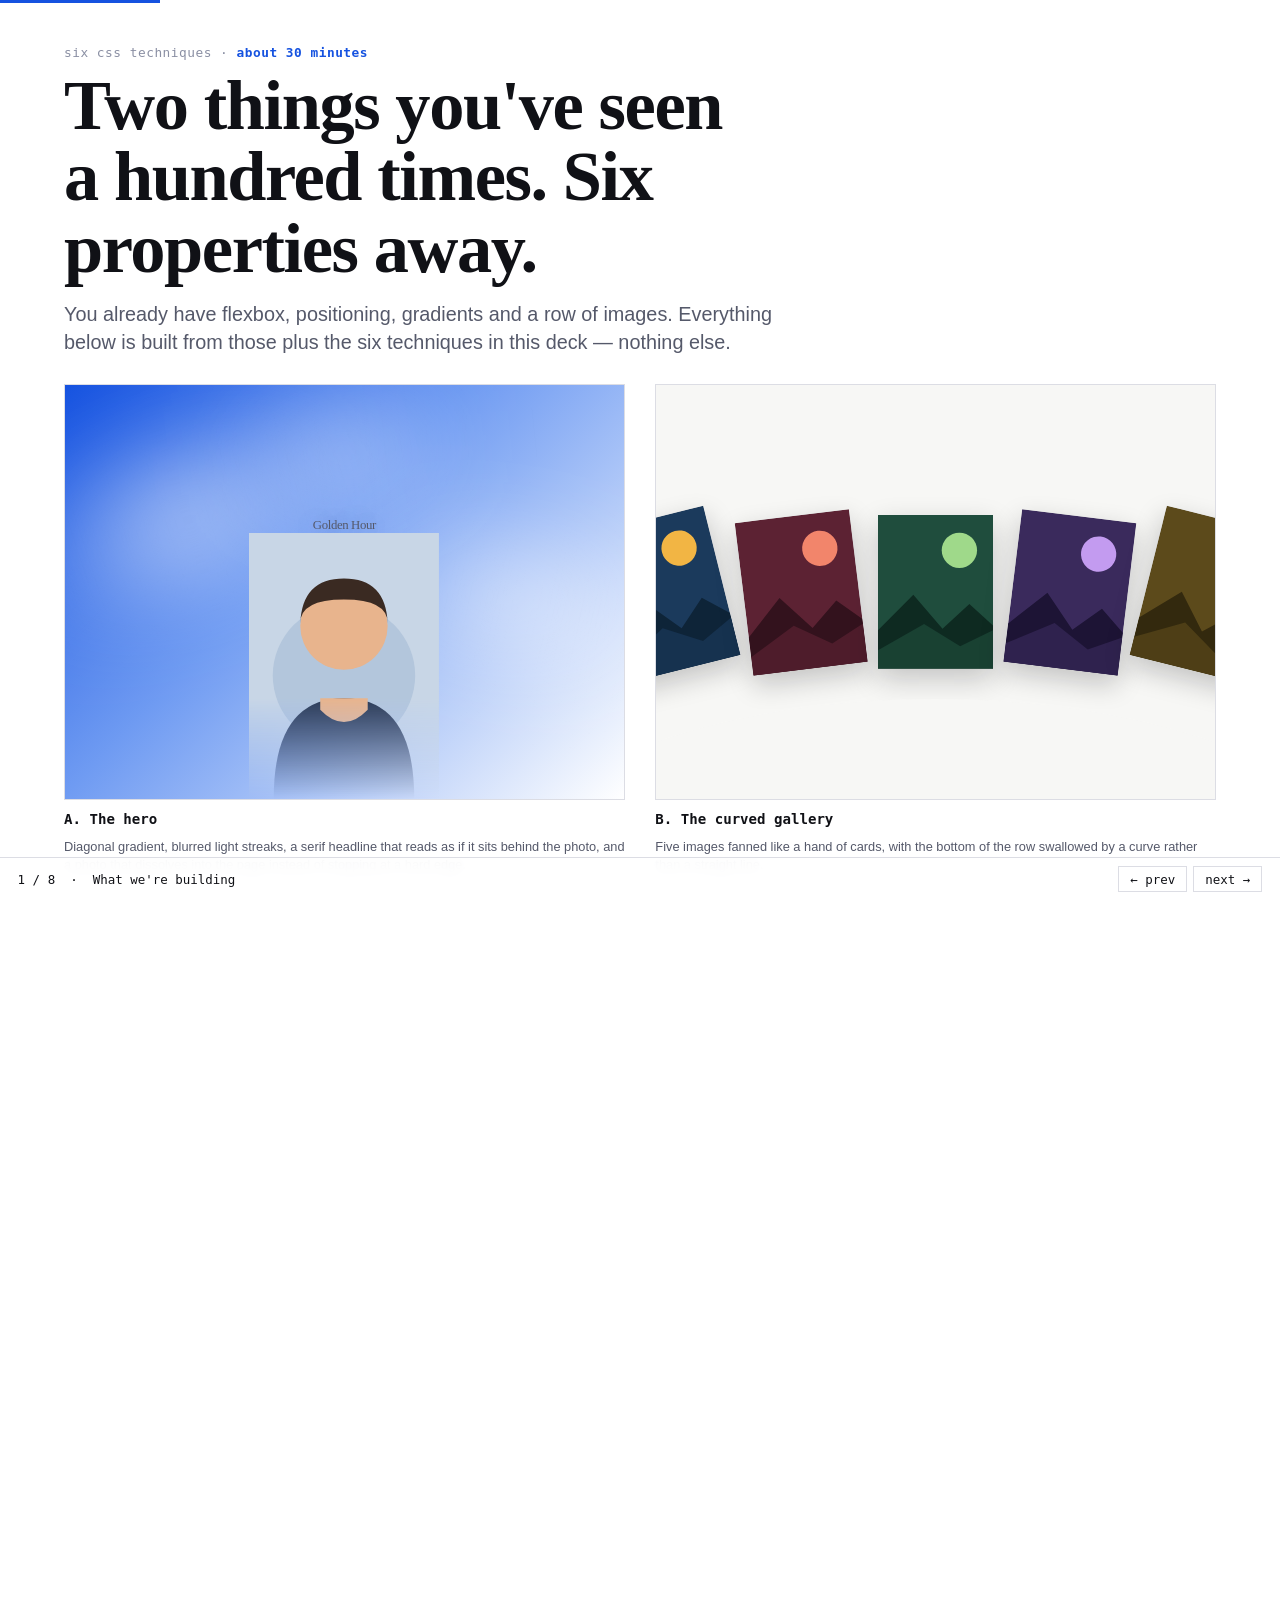
==== css-techniques.html @ 2818cfa5 "Add the six-CSS-techniques deck An eight-slide, ~30-minute live-demo deck: two reference composition" ====
<!doctype html>
<html lang="en">
<head>
<meta charset="UTF-8">
<meta name="viewport" content="width=device-width, initial-scale=1.0">
<title>Six CSS Techniques — build a hero and a curved gallery</title>
<style>
/* ==========================================================================
   Six CSS techniques · a 30-minute live-demo deck
   Every demo is driven by CSS custom properties, so the controls only ever
   set one variable. No framework, no build step, no network.
   ========================================================================== */

:root {
  --page: #ffffff;
  --ink: #101116;
  --ink-2: #55596a;
  --ink-3: #8a8fa3;
  --line: #dcdde4;
  --accent: #1552e0;
  --accent-2: #e0561f;
  --code-bg: #12141c;
  --code-ink: #e6e9f2;

  --sans: "Segoe UI", -apple-system, Roboto, Helvetica, Arial, sans-serif;
  --serif: "Georgia", "Iowan Old Style", "Times New Roman", serif;
  --mono: ui-monospace, "Cascadia Mono", Consolas, "DejaVu Sans Mono", monospace;
}

* { box-sizing: border-box; }

html { scroll-behavior: smooth; }

body {
  margin: 0;
  font-family: var(--sans);
  color: var(--ink);
  background: var(--page);
  -webkit-font-smoothing: antialiased;
}

@media (prefers-reduced-motion: reduce) {
  html { scroll-behavior: auto; }
  * { transition-duration: .001ms !important; }
}

/* ---------- deck ---------- */

.deck {
  height: 100dvh;
  overflow-y: auto;
  scroll-snap-type: y mandatory;
}

.slide {
  min-height: 100dvh;
  scroll-snap-align: start;
  scroll-snap-stop: always;
  display: flex;
  flex-direction: column;
  justify-content: center;
  padding: 5vh 5vw 9vh;
  border-bottom: 1px solid var(--line);
}

.wrap { width: 100%; max-width: 1500px; margin: 0 auto; }

.eyebrow {
  font-family: var(--mono);
  font-size: clamp(.72rem, 1vw, .95rem);
  letter-spacing: .04em;
  color: var(--ink-3);
  margin: 0 0 .6rem;
}
.eyebrow b { color: var(--accent); font-weight: 600; }

h1 {
  font-family: var(--serif);
  font-size: clamp(2.2rem, 5.5vw, 4.6rem);
  line-height: 1.02;
  letter-spacing: -.02em;
  margin: 0 0 1rem;
  max-width: 20ch;
}

h2 {
  font-family: var(--mono);
  font-size: clamp(1.5rem, 3.2vw, 2.9rem);
  line-height: 1.05;
  letter-spacing: -.02em;
  margin: 0 0 .7rem;
  font-weight: 600;
}

.why {
  font-size: clamp(1rem, 1.55vw, 1.45rem);
  line-height: 1.4;
  color: var(--ink-2);
  margin: 0;
  max-width: 68ch;
}

.head { margin-bottom: clamp(1.2rem, 3vh, 2.4rem); }

.split {
  display: grid;
  grid-template-columns: 1.2fr .8fr;
  gap: clamp(1.5rem, 3vw, 3.4rem);
  align-items: center;
}

.side { display: flex; flex-direction: column; gap: 1.2rem; min-width: 0; }

/* ---------- demo stage ---------- */

.stage {
  position: relative;
  border: 1px solid var(--line);
  background: #f7f7f5;
  overflow: hidden;
  min-height: 300px;
  display: flex;
  align-items: center;
  justify-content: center;
}

.stage-tall { min-height: clamp(320px, 52vh, 560px); }

/* ---------- code ---------- */

pre.code {
  margin: 0;
  background: var(--code-bg);
  color: var(--code-ink);
  font-family: var(--mono);
  font-size: clamp(.8rem, 1.05vw, 1.05rem);
  line-height: 1.55;
  padding: 1.1rem 1.3rem;
  overflow-x: auto;
  white-space: pre;
  tab-size: 2;
}
.code .sel { color: #7ee0b8; }
.code .prop { color: #9db4ff; }
.code .val { color: #ffcf7a; }
.code .com { color: #6f7590; font-style: italic; }

/* ---------- controls ---------- */

.controls { display: flex; flex-direction: column; gap: .95rem; }

.ctrl { display: flex; flex-direction: column; gap: .3rem; }

.ctrl-top {
  display: flex; justify-content: space-between; align-items: baseline; gap: 1rem;
  font-family: var(--mono);
  font-size: clamp(.78rem, 1vw, .95rem);
}
.ctrl-top span { color: var(--ink-2); }
.ctrl-top output { color: var(--accent); font-weight: 600; }

input[type="range"] { width: 100%; accent-color: var(--accent); margin: 0; }

.seg { display: flex; flex-wrap: wrap; gap: .4rem; }
.seg label {
  font-family: var(--mono);
  font-size: clamp(.72rem, .95vw, .9rem);
  border: 1px solid var(--line);
  padding: .38rem .7rem;
  cursor: pointer;
  color: var(--ink-2);
  white-space: nowrap;
}
.seg input { position: absolute; opacity: 0; pointer-events: none; }
.seg input:checked + span { color: var(--page); }
.seg label:has(input:checked) { background: var(--ink); border-color: var(--ink); color: var(--page); }
.seg label:has(input:focus-visible) { outline: 2px solid var(--accent); outline-offset: 2px; }

.switch { display: flex; align-items: center; gap: .6rem; font-family: var(--mono); font-size: clamp(.8rem, 1vw, .95rem); cursor: pointer; }
.switch input { width: 1.15rem; height: 1.15rem; accent-color: var(--accent); }

.aside-note {
  font-size: clamp(.82rem, 1.02vw, 1rem);
  line-height: 1.45;
  color: var(--ink-2);
  border-left: 3px solid var(--accent-2);
  padding-left: .85rem;
  margin: 0;
}

/* ---------- gallery pieces (slides 1, 2, 3, close) ---------- */

.gallery {
  --spread: 8deg;
  --origin: bottom center;
  --of: hidden;
  --curve-bottom: -300px;
  --curve-width: 900px;
  position: relative;
  width: 100%;
  height: 100%;
  min-height: inherit;
  overflow: var(--of);
  display: flex;
  align-items: center;
  justify-content: center;
}

.fan { display: flex; justify-content: center; align-items: flex-end; gap: 10px; }

.card {
  width: clamp(74px, 9vw, 132px);
  aspect-ratio: 3 / 4;
  flex: none;
  transform: rotate(calc(var(--i) * var(--spread)));
  transform-origin: var(--origin);
  box-shadow: 0 10px 26px rgba(16, 17, 22, .22);
  overflow: hidden;
  background: #ccc;
}
.card svg { width: 100%; height: 100%; display: block; }

.curve-mask {
  position: absolute;
  bottom: var(--curve-bottom);
  left: 50%;
  transform: translateX(-50%);
  width: var(--curve-width);
  height: 400px;
  border-radius: 50%;
  background: #f7f7f5;
  z-index: 5;
  pointer-events: none;
}

/* ---------- glow (slide 4) ---------- */

.glow-stage { background: #0d1b3a; }

/* No local --blur here on purpose: declaring it would shadow the value the
   .hero sets, and the closing slide drives all three glows from the parent. */
.glow {
  width: min(70%, 520px);
  height: 150px;
  background: linear-gradient(90deg, transparent, rgba(255,255,255,.55), transparent);
  filter: blur(var(--blur, 40px));
  transform: rotate(-15deg);
}

/* ---------- mask (slide 5) ---------- */

.mask-stage { background: repeating-conic-gradient(#ececed 0% 25%, #f8f8f7 0% 50%) 0 0 / 26px 26px; }

.photo {
  --stop1: 60%;
  --stop2: 100%;
  --dir: to bottom;
  width: clamp(160px, 22vw, 260px);
  aspect-ratio: 5 / 7;
  -webkit-mask-image: linear-gradient(var(--dir), black var(--stop1), transparent var(--stop2));
          mask-image: linear-gradient(var(--dir), black var(--stop1), transparent var(--stop2));
}
.photo svg { width: 100%; height: 100%; display: block; }

/* ---------- clamp (slide 6) ---------- */

.clamp-outer { width: 100%; display: flex; justify-content: center; }
.clamp-stage {
  /* --vw stands in for the viewport width. The box shows as much of it as
     the slide can physically fit; the font-size is computed from the full
     simulated width, so it behaves exactly like 8vw would at that size. */
  --vw: 900px;
  width: min(var(--vw), 100%);
  border: 1px dashed var(--accent);
  background: var(--page);
  padding: 1.6rem;
  overflow: hidden;
}
.clamp-stage h3 {
  font-family: var(--serif);
  font-size: clamp(2rem, calc(var(--vw) * 0.08), 7rem);
  line-height: 1.03;
  margin: 0;
  letter-spacing: -.02em;
}
.readout {
  font-family: var(--mono);
  font-size: clamp(.78rem, 1vw, .95rem);
  color: var(--ink-2);
  margin: .9rem 0 0;
}
.readout b { color: var(--accent); }
.readout .pin { color: var(--accent-2); }

/* ---------- composed reference pieces ---------- */

.hero {
  position: relative;
  width: 100%;
  height: 100%;
  min-height: inherit;
  overflow: hidden;
  background: linear-gradient(135deg, #1552e0 0%, #6f9bf2 42%, #ffffff 100%);
  display: flex;
  align-items: flex-end;
  justify-content: center;
}
.hero { --blur: 46px; }
.hero .glow { position: absolute; }
.hero .g1 { top: 18%; left: -8%; width: 60%; height: 120px; transform: rotate(-18deg); }
.hero .g2 { top: 42%; right: -10%; width: 55%; height: 90px; transform: rotate(12deg); }
.hero .g3 { top: 8%; left: 30%; width: 40%; height: 70px; transform: rotate(-6deg); }

.hero-title {
  position: absolute;
  left: 50%;
  top: 34%;
  transform: translate(-50%, -50%);
  font-family: var(--serif);
  font-size: clamp(1.6rem, 7cqw, 5rem);
  line-height: .98;
  letter-spacing: -.03em;
  color: #fff;
  text-align: center;
  white-space: nowrap;
  z-index: 1;
  text-shadow: 0 2px 30px rgba(10, 30, 80, .35);
}

.hero-photo {
  position: relative;
  z-index: 2;
  width: clamp(120px, 34%, 300px);
  -webkit-mask-image: linear-gradient(to bottom, black var(--stop1, 62%), transparent 100%);
          mask-image: linear-gradient(to bottom, black var(--stop1, 62%), transparent 100%);
}
.hero-photo svg { width: 100%; height: auto; display: block; }

.bookends { display: grid; grid-template-columns: 1fr 1fr; gap: clamp(1rem, 2.4vw, 2.4rem); }
.bookend { display: flex; flex-direction: column; gap: .7rem; min-width: 0; }
.bookend .stage { min-height: clamp(280px, 46vh, 520px); container-type: inline-size; }
.bookend h3 { font-family: var(--mono); font-size: clamp(.85rem, 1.1vw, 1.05rem); font-weight: 600; margin: 0; }
.bookend p { margin: 0; font-size: clamp(.8rem, 1vw, .98rem); color: var(--ink-2); line-height: 1.4; }

/* ---------- overflow demo ---------- */

.of-pair { display: grid; grid-template-columns: 1fr 1fr; gap: 1.4rem; width: 100%; padding: 1.2rem; }
.of-box { border: 2px solid var(--accent); background: #fff; height: 190px; display: flex; align-items: center; justify-content: center; position: relative; }
.of-box .escape {
  width: 120px; height: 260px;
  background: linear-gradient(160deg, var(--accent-2), #f0a35c);
  box-shadow: 0 12px 30px rgba(16,17,22,.25);
}
.of-hidden { overflow: hidden; }
.of-visible { overflow: visible; }
.of-label { position: absolute; top: -1.7rem; left: 0; font-family: var(--mono); font-size: .78rem; color: var(--ink-2); }

/* ---------- deck chrome ---------- */

.bar {
  position: fixed; left: 0; right: 0; bottom: 0; z-index: 50;
  display: flex; align-items: center; justify-content: space-between; gap: 1rem;
  padding: .5rem 1.1rem;
  background: rgba(255,255,255,.92);
  backdrop-filter: blur(8px);
  border-top: 1px solid var(--line);
  font-family: var(--mono);
  font-size: .78rem;
  color: var(--ink-2);
}
.bar nav { display: flex; gap: .35rem; }
.bar button {
  font: inherit; background: none; border: 1px solid var(--line);
  padding: .28rem .7rem; cursor: pointer; color: var(--ink);
}
.bar button:hover { background: var(--ink); color: var(--page); border-color: var(--ink); }
.bar .where { color: var(--ink); }

.progress { position: fixed; top: 0; left: 0; height: 3px; background: var(--accent); z-index: 51; width: 0; transition: width .15s linear; }

:focus-visible { outline: 2px solid var(--accent); outline-offset: 3px; }

@media (max-width: 900px) {
  .split, .bookends, .of-pair { grid-template-columns: 1fr; }
  .slide { padding: 4vh 5vw 8vh; }
  .stage { min-height: 240px; }
}
</style>
</head>
<body>

<div class="progress" id="progress"></div>

<div class="deck" id="deck">

<!-- ========== BOOKEND: what we're building toward ========== -->
<section class="slide" data-name="What we're building">
  <div class="wrap">
    <div class="head">
      <p class="eyebrow">six css techniques &middot; <b>about 30 minutes</b></p>
      <h1>Two things you've seen a hundred times. Six properties away.</h1>
      <p class="why">You already have flexbox, positioning, gradients and a row of images. Everything below is built
        from those plus the six techniques in this deck — nothing else.</p>
    </div>

    <div class="bookends">
      <div class="bookend">
        <div class="stage">
          <div class="hero">
            <div class="glow g1"></div><div class="glow g2"></div><div class="glow g3"></div>
            <p class="hero-title">Golden Hour</p>
            <div class="hero-photo" data-portrait></div>
          </div>
        </div>
        <h3>A. The hero</h3>
        <p>Diagonal gradient, blurred light streaks, a serif headline that reads as if it sits behind the photo, and a
          photo that dissolves into the page instead of stopping at a hard edge.</p>
      </div>

      <div class="bookend">
        <div class="stage">
          <div class="gallery" style="--spread:7deg; --origin:bottom center; --curve-bottom:-300px; --curve-width:900px;">
            <div class="fan" data-fan></div>
            <div class="curve-mask"></div>
          </div>
        </div>
        <h3>B. The curved gallery</h3>
        <p>Five images fanned like a hand of cards, with the bottom of the row swallowed by a curve rather than a
          straight line.</p>
      </div>
    </div>
  </div>
</section>

<!-- ========== 1 · rotate + transform-origin ========== -->
<section class="slide" data-name="rotate() + transform-origin">
  <div class="wrap">
    <div class="head">
      <p class="eyebrow">technique <b>01</b> &middot; the fan</p>
      <h2>transform: rotate() + transform-origin</h2>
      <p class="why">Rotating pivots around the element's centre by default. <strong>transform-origin</strong> moves that
        pivot — which is the difference between a tidy fan and a messy pile.</p>
    </div>

    <div class="split">
      <div class="stage stage-tall">
        <div class="gallery" id="g1" style="--spread:8deg; --origin:bottom center;">
          <div class="fan" data-fan></div>
        </div>
      </div>

      <div class="side">
        <pre class="code"><span class="sel">.card</span> {
  <span class="prop">transform</span>: <span class="val">rotate(-8deg)</span>;
  <span class="prop">transform-origin</span>: <span class="val">bottom center</span>;
}</pre>

        <div class="controls">
          <div class="ctrl">
            <div class="ctrl-top"><span>rotation spread</span><output id="o-spread">8deg</output></div>
            <input type="range" min="-12" max="12" step="1" value="8"
                   data-css="--spread" data-unit="deg" data-target="#g1" data-out="#o-spread">
          </div>

          <div class="ctrl">
            <div class="ctrl-top"><span>transform-origin</span><output id="o-origin">bottom center</output></div>
            <div class="seg">
              <label><input type="radio" name="origin" value="center"
                            data-css="--origin" data-target="#g1" data-out="#o-origin"><span>center</span></label>
              <label><input type="radio" name="origin" value="bottom center" checked
                            data-css="--origin" data-target="#g1" data-out="#o-origin"><span>bottom center</span></label>
              <label><input type="radio" name="origin" value="center 400px"
                            data-css="--origin" data-target="#g1" data-out="#o-origin"><span>center 400px</span></label>
            </div>
          </div>
        </div>

        <p class="aside-note">Each card gets the same rule — only its multiplier differs (&minus;2, &minus;1, 0, 1, 2),
          so the spread slider drives all five at once.<br>
          <code>center 400px</code> puts the pivot 400px <em>below</em> each card — an off-element point. That is what
          bends a flat row into an arc.</p>
      </div>
    </div>
  </div>
</section>

<!-- ========== 2 · oversized circle ========== -->
<section class="slide" data-name="Oversized circle cutoff">
  <div class="wrap">
    <div class="head">
      <p class="eyebrow">technique <b>02</b> &middot; the curve</p>
      <h2>An oversized circle, in the background colour</h2>
      <p class="why">To replace a straight edge with a curve, don't try to bend the element. Lay a much bigger circle on
        top, paint it the page colour, and let it cover the edge.</p>
    </div>

    <div class="split">
      <div class="stage stage-tall">
        <div class="gallery" id="g2" style="--spread:7deg; --origin:bottom center; --curve-bottom:-300px; --curve-width:900px;">
          <div class="fan" data-fan></div>
          <div class="curve-mask"></div>
        </div>
      </div>

      <div class="side">
        <pre class="code"><span class="sel">.curve-mask</span> {
  <span class="prop">position</span>: <span class="val">absolute</span>;
  <span class="prop">bottom</span>: <span class="val">-300px</span>;
  <span class="prop">left</span>: <span class="val">50%</span>;
  <span class="prop">transform</span>: <span class="val">translateX(-50%)</span>;
  <span class="prop">width</span>: <span class="val">900px</span>;
  <span class="prop">height</span>: <span class="val">400px</span>;
  <span class="prop">border-radius</span>: <span class="val">50%</span>;
  <span class="prop">background</span>: <span class="val">var(--page-bg)</span>;
}</pre>

        <div class="controls">
          <div class="ctrl">
            <div class="ctrl-top"><span>bottom (how far pushed down)</span><output id="o-cb">-300px</output></div>
            <input type="range" min="-380" max="-120" step="5" value="-300"
                   data-css="--curve-bottom" data-unit="px" data-target="#g2" data-out="#o-cb">
          </div>
          <div class="ctrl">
            <div class="ctrl-top"><span>width (how shallow the curve)</span><output id="o-cw">900px</output></div>
            <input type="range" min="420" max="1600" step="20" value="900"
                   data-css="--curve-width" data-unit="px" data-target="#g2" data-out="#o-cw">
          </div>
        </div>

        <p class="aside-note"><strong>This same trick works at the seam between any two page sections</strong>, not just
          under images. Wider circle = shallower curve.</p>
      </div>
    </div>
  </div>
</section>

<!-- ========== 3 · overflow ========== -->
<section class="slide" data-name="overflow: hidden vs visible">
  <div class="wrap">
    <div class="head">
      <p class="eyebrow">technique <b>03</b> &middot; containment</p>
      <h2>overflow: hidden vs visible</h2>
      <p class="why">Use <strong>hidden</strong> to keep something in its box — glows, fanned images poking out. Use
        <strong>visible</strong> when you want a child to escape on purpose, like a product breaking out of a card.</p>
    </div>

    <div class="split">
      <div class="stage stage-tall">
        <div class="gallery" id="g3" style="--spread:11deg; --origin:bottom center; --of:hidden;">
          <div class="fan" data-fan></div>
        </div>
      </div>

      <div class="side">
        <pre class="code"><span class="com">/* same markup, one property apart */</span>
<span class="sel">.wrapper-a</span> { <span class="prop">overflow</span>: <span class="val">hidden</span>;  <span class="com">/* clipped */</span> }
<span class="sel">.wrapper-b</span> { <span class="prop">overflow</span>: <span class="val">visible</span>; <span class="com">/* escapes */</span> }</pre>

        <div class="of-pair">
          <div class="of-box of-hidden"><span class="of-label">hidden</span><div class="escape"></div></div>
          <div class="of-box of-visible"><span class="of-label">visible</span><div class="escape"></div></div>
        </div>

        <div class="controls">
          <label class="switch">
            <input type="checkbox" checked data-css="--of" data-target="#g3"
                   data-on="hidden" data-off="visible" data-out="#o-of">
            <span>gallery overflow:</span> <output id="o-of">hidden</output>
          </label>
        </div>

        <p class="aside-note">Flip it and watch the fan spill past the section edge. That spill is exactly what
          <code>hidden</code> is for.</p>
      </div>
    </div>
  </div>
</section>

<!-- ========== 4 · filter: blur ========== -->
<section class="slide" data-name="filter: blur()">
  <div class="wrap">
    <div class="head">
      <p class="eyebrow">technique <b>04</b> &middot; the glow</p>
      <h2>filter: blur()</h2>
      <p class="why">Blur turns a plain gradient rectangle into a soft glow. That's how atmospheric light streaks behind
        hero text are made — with no image asset at all.</p>
    </div>

    <div class="split">
      <div class="stage stage-tall glow-stage">
        <div class="glow" id="g4" style="--blur:40px;"></div>
      </div>

      <div class="side">
        <pre class="code"><span class="sel">.glow</span> {
  <span class="prop">width</span>: <span class="val">500px</span>;
  <span class="prop">height</span>: <span class="val">150px</span>;
  <span class="prop">background</span>: <span class="val">linear-gradient(90deg,
      transparent, rgba(255,255,255,.5), transparent)</span>;
  <span class="prop">filter</span>: <span class="val">blur(40px)</span>;
  <span class="prop">transform</span>: <span class="val">rotate(-15deg)</span>;
}</pre>

        <div class="controls">
          <div class="ctrl">
            <div class="ctrl-top"><span>blur radius</span><output id="o-blur">40px</output></div>
            <input type="range" min="0" max="80" step="1" value="40"
                   data-css="--blur" data-unit="px" data-target="#g4" data-out="#o-blur">
          </div>
        </div>

        <p class="aside-note">Drag to 0 and it's just a gradient rectangle. Everything atmospheric about it is the one
          blur value.</p>
      </div>
    </div>
  </div>
</section>

<!-- ========== 5 · mask-image ========== -->
<section class="slide" data-name="mask-image with a gradient">
  <div class="wrap">
    <div class="head">
      <p class="eyebrow">technique <b>05</b> &middot; the fade</p>
      <h2>mask-image with a gradient</h2>
      <p class="why">A mask hides parts of an element using a gradient: black stays, transparent disappears. It's how a
        photo dissolves into the page, and how text can look like it sits behind one.</p>
    </div>

    <div class="split">
      <div class="stage stage-tall mask-stage">
        <div class="photo" id="g5" data-portrait style="--stop1:60%; --stop2:100%; --dir:to bottom;"></div>
      </div>

      <div class="side">
        <pre class="code"><span class="sel">.photo</span> {
  <span class="prop">-webkit-mask-image</span>: <span class="val">linear-gradient(to bottom,
             black 60%, transparent 100%)</span>;
  <span class="prop">mask-image</span>: <span class="val">linear-gradient(to bottom,
             black 60%, transparent 100%)</span>;
}</pre>

        <div class="controls">
          <div class="ctrl">
            <div class="ctrl-top"><span>black ends at</span><output id="o-s1">60%</output></div>
            <input type="range" min="0" max="100" step="1" value="60"
                   data-css="--stop1" data-unit="%" data-target="#g5" data-out="#o-s1">
          </div>
          <div class="ctrl">
            <div class="ctrl-top"><span>fully transparent at</span><output id="o-s2">100%</output></div>
            <input type="range" min="0" max="100" step="1" value="100"
                   data-css="--stop2" data-unit="%" data-target="#g5" data-out="#o-s2">
          </div>
          <div class="ctrl">
            <div class="ctrl-top"><span>direction</span><output id="o-dir">to bottom</output></div>
            <div class="seg">
              <label><input type="radio" name="dir" value="to bottom" checked
                            data-css="--dir" data-target="#g5" data-out="#o-dir"><span>bottom</span></label>
              <label><input type="radio" name="dir" value="to top"
                            data-css="--dir" data-target="#g5" data-out="#o-dir"><span>top</span></label>
              <label><input type="radio" name="dir" value="to left"
                            data-css="--dir" data-target="#g5" data-out="#o-dir"><span>left</span></label>
              <label><input type="radio" name="dir" value="to right"
                            data-css="--dir" data-target="#g5" data-out="#o-dir"><span>right</span></label>
            </div>
          </div>
        </div>

        <p class="aside-note">Bring the two stops close together for a hard edge; push them apart for a long, soft
          dissolve. The chequerboard behind is the page showing through.</p>
      </div>
    </div>
  </div>
</section>

<!-- ========== 6 · clamp ========== -->
<section class="slide" data-name="clamp() for fluid type">
  <div class="wrap">
    <div class="head">
      <p class="eyebrow">technique <b>06</b> &middot; the headline</p>
      <h2>clamp() for fluid type</h2>
      <p class="why">A fixed font-size breaks on very small and very large screens. <strong>clamp(min, preferred,
        max)</strong> lets text scale with the viewport but never past safe limits.</p>
    </div>

    <div class="split">
      <div class="stage stage-tall" style="background:#fff;">
        <div class="clamp-outer">
          <div class="clamp-stage" id="g6">
            <h3 id="clampText">Golden Hour</h3>
            <p class="readout">container <b id="o-cw2">900px</b> &nbsp;·&nbsp; computed font-size
              <b id="o-fs">72px</b> <span class="pin" id="o-pin"></span></p>
          </div>
        </div>
      </div>

      <div class="side">
        <pre class="code"><span class="sel">h1</span> { <span class="prop">font-size</span>: <span class="val">clamp(2rem, 8vw, 7rem)</span>; }

<span class="com">/* min 32px · preferred 8% of width · max 112px */</span></pre>

        <div class="controls">
          <div class="ctrl">
            <div class="ctrl-top"><span>simulated viewport width</span><output id="o-vw">900px</output></div>
            <input type="range" min="300" max="1500" step="10" value="900" id="clampWidth">
          </div>
        </div>

        <p class="aside-note">Watch the readout: below <strong>400px</strong> it pins to the 32px floor, above
          <strong>1400px</strong> it pins to the 112px ceiling, and in between it scales smoothly.<br>
          <em>Demo note:</em> the slider stands in for the viewport, so the text keeps growing even once the dashed box
          runs out of room on this screen — exactly what <code>8vw</code> does on a monitor wider than the box.</p>
      </div>
    </div>
  </div>
</section>

<!-- ========== CLOSING: it all clicks together ========== -->
<section class="slide" data-name="All six, composed">
  <div class="wrap">
    <div class="head">
      <p class="eyebrow">putting it together &middot; <b>no new ideas</b></p>
      <h2>01+02+03 &rarr; the gallery &nbsp;·&nbsp; 04+05+06 &rarr; the hero</h2>
      <p class="why">Same six properties, composed. Every control below is one you've already used.</p>
    </div>

    <div class="bookends">
      <div class="bookend">
        <div class="stage">
          <div class="gallery" id="c1" style="--spread:7deg; --origin:bottom center; --of:hidden; --curve-bottom:-300px; --curve-width:900px;">
            <div class="fan" data-fan></div>
            <div class="curve-mask"></div>
          </div>
        </div>
        <h3>Curved gallery &mdash; rotate + circle + overflow</h3>
        <div class="controls">
          <div class="ctrl">
            <div class="ctrl-top"><span>spread</span><output id="o-c-spread">7deg</output></div>
            <input type="range" min="0" max="14" step="1" value="7"
                   data-css="--spread" data-unit="deg" data-target="#c1" data-out="#o-c-spread">
          </div>
          <div class="ctrl">
            <div class="ctrl-top"><span>curve width</span><output id="o-c-cw">900px</output></div>
            <input type="range" min="420" max="1600" step="20" value="900"
                   data-css="--curve-width" data-unit="px" data-target="#c1" data-out="#o-c-cw">
          </div>
        </div>
      </div>

      <div class="bookend">
        <div class="stage">
          <div class="hero" id="c2" style="--blur:46px;">
            <div class="glow g1"></div><div class="glow g2"></div><div class="glow g3"></div>
            <p class="hero-title">Golden Hour</p>
            <div class="hero-photo" id="c2p" data-portrait style="--stop1:62%;"></div>
          </div>
        </div>
        <h3>Hero &mdash; blur + mask + clamp</h3>
        <div class="controls">
          <div class="ctrl">
            <div class="ctrl-top"><span>glow blur</span><output id="o-h-blur">46px</output></div>
            <input type="range" min="0" max="80" step="1" value="46"
                   data-css="--blur" data-unit="px" data-target="#c2" data-out="#o-h-blur">
          </div>
          <div class="ctrl">
            <div class="ctrl-top"><span>photo fade starts at</span><output id="o-h-s1">62%</output></div>
            <input type="range" min="10" max="100" step="1" value="62"
                   data-css="--stop1" data-unit="%" data-target="#c2p" data-out="#o-h-s1">
          </div>
        </div>
      </div>
    </div>
  </div>
</section>

</div>

<footer class="bar">
  <span class="where"><span id="slideNo">1</span> / <span id="slideTotal">8</span> &nbsp;·&nbsp; <span id="slideName"></span></span>
  <nav>
    <button type="button" data-go="-1">&larr; prev</button>
    <button type="button" data-go="1">next &rarr;</button>
  </nav>
</footer>

<script>
/* ==========================================================================
   Three small jobs: build the placeholder artwork, bind every control to one
   CSS custom property, and move between slides.
   ========================================================================== */

/* ---------- 1. placeholder artwork (no external files) ---------- */

var PALETTES = [
  ["#1b3a5c", "#0e2438", "#f2b544"],
  ["#5c2233", "#33121d", "#f2856b"],
  ["#1f4d3d", "#0e2a21", "#9fd98a"],
  ["#3a2a5c", "#1d1435", "#c39bf0"],
  ["#5c4a1b", "#33290e", "#ffd88a"]
];

function cardSvg(i) {
  var p = PALETTES[i % PALETTES.length];
  return '<svg viewBox="0 0 300 400" xmlns="http://www.w3.org/2000/svg" role="img" aria-label="Placeholder landscape">' +
    '<rect width="300" height="400" fill="' + p[0] + '"/>' +
    '<circle cx="212" cy="92" r="46" fill="' + p[2] + '"/>' +
    '<path d="M0 300 L92 208 L168 296 L238 232 L300 288 L300 400 L0 400Z" fill="' + p[1] + '"/>' +
    '<path d="M0 352 L120 284 L214 342 L300 300 L300 400 L0 400Z" fill="' + p[0] + '" opacity=".65"/>' +
    "</svg>";
}

var PORTRAIT =
  '<svg viewBox="0 0 400 560" xmlns="http://www.w3.org/2000/svg" role="img" aria-label="Placeholder portrait of a person">' +
  '<rect width="400" height="560" fill="#c8d6e6"/>' +
  '<circle cx="200" cy="300" r="150" fill="#b3c6dc"/>' +
  '<path d="M52 560 Q52 348 200 348 Q348 348 348 560Z" fill="#2b3a55"/>' +
  '<circle cx="200" cy="196" r="92" fill="#e8b48d"/>' +
  '<path d="M108 190 Q112 96 200 96 Q288 96 292 190 Q292 140 200 140 Q108 140 108 190Z" fill="#3a2a22"/>' +
  '<path d="M150 372 Q200 424 250 372 L250 348 L150 348Z" fill="#e8b48d"/>' +
  "</svg>";

document.querySelectorAll("[data-fan]").forEach(function (fan) {
  for (var i = 0; i < 5; i += 1) {
    var card = document.createElement("div");
    card.className = "card";
    /* -2 -1 0 1 2 — one shared rule, five multipliers */
    card.style.setProperty("--i", i - 2);
    card.innerHTML = cardSvg(i);
    fan.appendChild(card);
  }
});

document.querySelectorAll("[data-portrait]").forEach(function (el) {
  el.innerHTML = PORTRAIT;
});

/* ---------- 2. controls: every one sets a single custom property ---------- */

function readValue(control) {
  if (control.type === "checkbox") {
    return control.checked ? control.dataset.on : control.dataset.off;
  }
  return control.value + (control.dataset.unit || "");
}

function bind(control) {
  var target = document.querySelector(control.dataset.target);
  var out = control.dataset.out ? document.querySelector(control.dataset.out) : null;
  if (!target) return;

  function apply() {
    if (control.type === "radio" && !control.checked) return;
    var value = readValue(control);
    target.style.setProperty(control.dataset.css, value);
    if (out) out.textContent = value;
  }

  control.addEventListener("input", apply);
  control.addEventListener("change", apply);
  if (control.type !== "radio" || control.checked) apply();
}

document.querySelectorAll("[data-css]").forEach(bind);

/* ---------- 3. the clamp demo needs a computed readout ---------- */

var clampWidth = document.getElementById("clampWidth");
if (clampWidth) {
  var stage = document.getElementById("g6");
  var text = document.getElementById("clampText");
  var outW = document.getElementById("o-vw");
  var outW2 = document.getElementById("o-cw2");
  var outFs = document.getElementById("o-fs");
  var outPin = document.getElementById("o-pin");

  var showClamp = function () {
    var w = Number(clampWidth.value);
    stage.style.setProperty("--vw", w + "px");
    outW.textContent = w + "px";

    /* Report the width actually painted, not the width we asked for — on a
       narrow screen the box cannot physically reach 1500px, and saying it did
       would be a lie the students can see through. */
    var shown = Math.round(stage.getBoundingClientRect().width);
    outW2.textContent = shown < w ? shown + "px shown" : w + "px";

    /* Read what the browser resolved rather than recomputing clamp ourselves. */
    var px = parseFloat(getComputedStyle(text).fontSize);
    outFs.textContent = Math.round(px) + "px";
    if (px <= 32.5) outPin.textContent = "— pinned to the 2rem floor";
    else if (px >= 111.5) outPin.textContent = "— pinned to the 7rem ceiling";
    else outPin.textContent = "— scaling with the viewport";
  };

  clampWidth.addEventListener("input", showClamp);
  window.addEventListener("resize", showClamp);
  showClamp();
}

/* ---------- 4. navigation ---------- */

var deck = document.getElementById("deck");
var slides = Array.prototype.slice.call(document.querySelectorAll(".slide"));
var slideNo = document.getElementById("slideNo");
var slideName = document.getElementById("slideName");
var progress = document.getElementById("progress");
var at = 0;

document.getElementById("slideTotal").textContent = slides.length;

function goTo(index) {
  at = Math.max(0, Math.min(slides.length - 1, index));
  slides[at].scrollIntoView({ behavior: "smooth", block: "start" });
  paintChrome();
}

function paintChrome() {
  slideNo.textContent = at + 1;
  slideName.textContent = slides[at].dataset.name || "";
  progress.style.width = ((at + 1) / slides.length) * 100 + "%";
}

/* Keep the counter honest when someone scrolls by hand or by trackpad. */
if ("IntersectionObserver" in window) {
  var watcher = new IntersectionObserver(function (entries) {
    entries.forEach(function (entry) {
      if (entry.isIntersecting) {
        at = slides.indexOf(entry.target);
        paintChrome();
      }
    });
  }, { root: deck, threshold: 0.55 });
  slides.forEach(function (s) { watcher.observe(s); });
}

document.querySelectorAll("[data-go]").forEach(function (button) {
  button.addEventListener("click", function () { goTo(at + Number(button.dataset.go)); });
});

var TYPING = ["INPUT", "TEXTAREA", "SELECT"];

document.addEventListener("keydown", function (event) {
  if (TYPING.indexOf(event.target.tagName) !== -1) return;
  if (event.key === "ArrowRight" || event.key === "ArrowDown" || event.key === "PageDown" || event.key === " ") {
    event.preventDefault(); goTo(at + 1);
  } else if (event.key === "ArrowLeft" || event.key === "ArrowUp" || event.key === "PageUp") {
    event.preventDefault(); goTo(at - 1);
  } else if (event.key === "Home") {
    event.preventDefault(); goTo(0);
  } else if (event.key === "End") {
    event.preventDefault(); goTo(slides.length - 1);
  }
});

paintChrome();
</script>
</body>
</html>
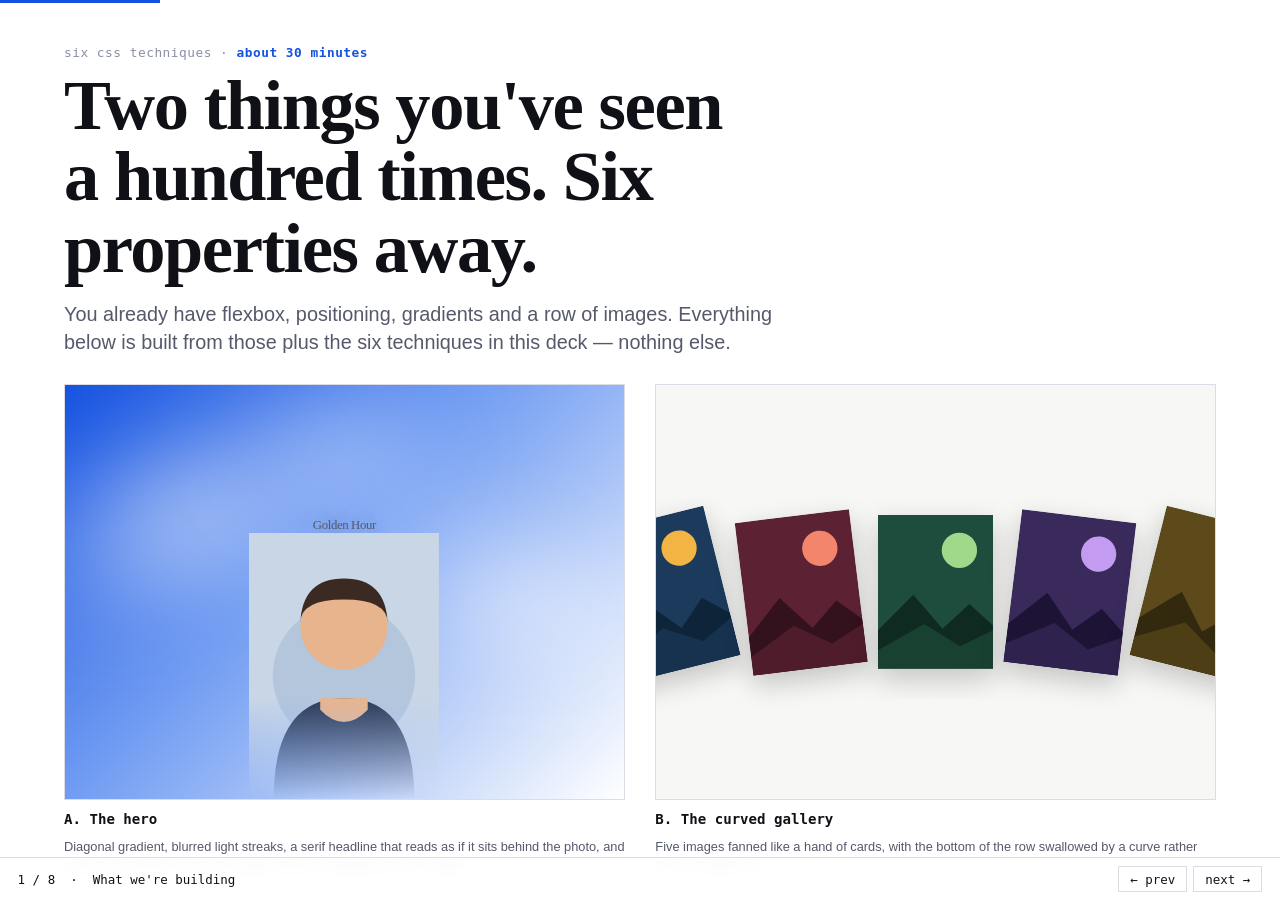
==== commit eb5c3996: "Fix the segmented controls scrolling the deck away Reported: clicking the transform-origin buttons j" ====
--- a/css-techniques.html
+++ b/css-techniques.html
@@ -163,6 +163,7 @@
 
 .seg { display: flex; flex-wrap: wrap; gap: .4rem; }
 .seg label {
+  position: relative;          /* keeps the radio inside its own label */
   font-family: var(--mono);
   font-size: clamp(.72rem, .95vw, .9rem);
   border: 1px solid var(--line);
@@ -171,7 +172,18 @@
   color: var(--ink-2);
   white-space: nowrap;
 }
-.seg input { position: absolute; opacity: 0; pointer-events: none; }
+/* The radio is invisible but sits exactly on top of its label. Absolutely
+   positioning it WITHOUT a positioned parent sends it to the top of the
+   document, and focusing it then scrolls the deck away to nothing. */
+.seg input {
+  position: absolute;
+  inset: 0;
+  width: 100%;
+  height: 100%;
+  margin: 0;
+  opacity: 0;
+  cursor: pointer;
+}
 .seg input:checked + span { color: var(--page); }
 .seg label:has(input:checked) { background: var(--ink); border-color: var(--ink); color: var(--page); }
 .seg label:has(input:focus-visible) { outline: 2px solid var(--accent); outline-offset: 2px; }
@@ -861,6 +873,21 @@
 
 document.querySelectorAll("[data-css]").forEach(bind);
 
+/* Belt and braces for the segmented controls. Their radios are visually
+   hidden, and a hidden radio that the browser decides to scroll into view is
+   how you end up staring at blank space mid-slide. These are always already
+   on screen, so there is never a good reason to scroll when one takes focus:
+   note where we were and put it back if anything moved. */
+document.querySelectorAll(".seg input").forEach(function (radio) {
+  radio.addEventListener("focus", function () {
+    var scroller = document.getElementById("deck");
+    var keep = scroller.scrollTop;
+    requestAnimationFrame(function () {
+      if (Math.abs(scroller.scrollTop - keep) > 2) scroller.scrollTop = keep;
+    });
+  });
+});
+
 /* ---------- 3. the clamp demo needs a computed readout ---------- */
 
 var clampWidth = document.getElementById("clampWidth");
@@ -908,8 +935,12 @@
 document.getElementById("slideTotal").textContent = slides.length;
 
 function goTo(index) {
-  at = Math.max(0, Math.min(slides.length - 1, index));
-  slides[at].scrollIntoView({ behavior: "smooth", block: "start" });
+  var target = Math.max(0, Math.min(slides.length - 1, index));
+  /* Smooth for a neighbouring slide; instant for a jump, because a long
+     smooth scroll across mandatory snap points is unreliable. */
+  var far = Math.abs(target - at) > 1;
+  at = target;
+  slides[at].scrollIntoView({ behavior: far ? "auto" : "smooth", block: "start" });
   paintChrome();
 }
 
@@ -937,9 +968,17 @@
 });
 
 var TYPING = ["INPUT", "TEXTAREA", "SELECT"];
+var ACTIVATABLE = "button, a[href], summary, label";
 
 document.addEventListener("keydown", function (event) {
+  /* Sliders and radios own every key while they are focused. */
   if (TYPING.indexOf(event.target.tagName) !== -1) return;
+
+  /* Space and Enter belong to whatever control is focused — otherwise the
+     button fires its own click AND we advance, skipping a slide. */
+  if ((event.key === " " || event.key === "Enter") &&
+      event.target.closest && event.target.closest(ACTIVATABLE)) return;
+
   if (event.key === "ArrowRight" || event.key === "ArrowDown" || event.key === "PageDown" || event.key === " ") {
     event.preventDefault(); goTo(at + 1);
   } else if (event.key === "ArrowLeft" || event.key === "ArrowUp" || event.key === "PageUp") {
